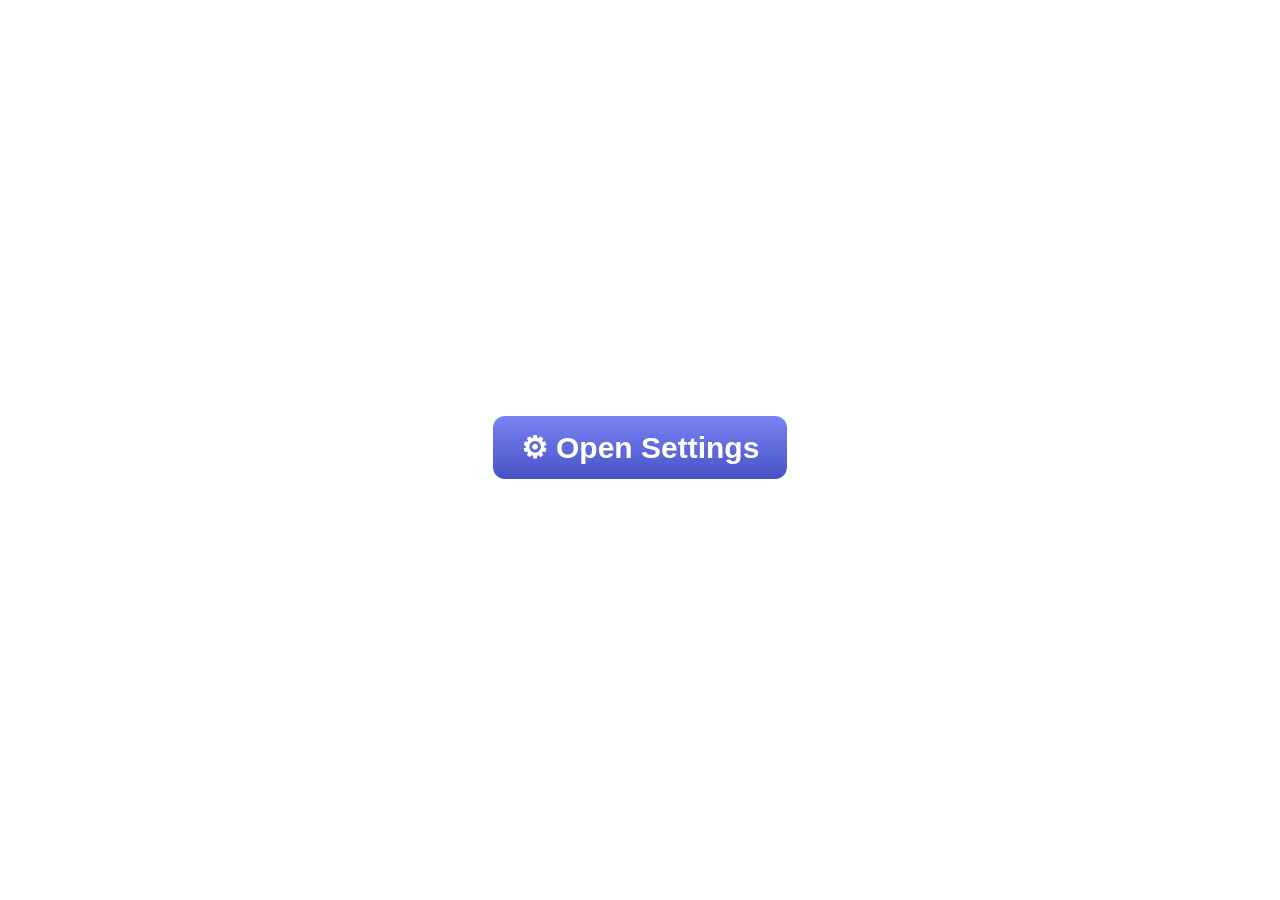
==== index.html @ 5a31ade4 "Update index.html" ====
<!DOCTYPE html>
<html lang="en">
<head>
 <meta charset="UTF-8">
 <meta name="viewport" content="width=device-width, initial-scale=1.0">
 <link rel="stylesheet" href="index.css">
 <title>User Settings</title>
</head>
<body>

 <input type="checkbox" id="settings-toggle" class="modal-toggle">

 <label for="settings-toggle" class="btn-open"><h1>⚙ Open Settings</h1></label>

 <div class="settings-box">
  <form method="POST" action="#" enctype="multipart/form-data">
   <fieldset>
     <h1 id="user23">User Settings</h1>

    <div class="profile-upload-section">
     <div class="avatar-preview">P</div>

     <div class="profile-info">
      <h3 class="profile-display-name" id="displayNameText">Your Name</h3>
      <div class="upload-controls">
        <label class="file-input-btn" for="avatarInput">Change avatar</label>
        <input type="file" id="avatarInput" name="avatar" accept="image/*">
      </div>
     </div>
    </div>

    <div class="form-group">
     <label for="full_name">Name</label>
     <input type="text" id="full_name" name="full_name" placeholder="Enter name here..." required oninput="document.getElementById('displayNameText').textContent = this.value.trim() || 'Your Name'">
    </div>

    <div class="form-group">
     <label for="bio">Bio</label>
     <textarea id="bio" name="bio" placeholder="Tell us a bit about you" required></textarea>
    </div>

    <div class="form-group">
     <label for="notes">Notes</label>
     <input type="text" id="notes" name="notes" placeholder="Notes (only visible to you)">
    </div>

    <div class="form-group">
     <label for="birthday">Birthday</label>
     <input type="date" id="birthday" name="birthday">
    </div>

    <div class="form-group">
     <label for="connection">Add Connection</label>
     <select id="connection" name="connection">
      <optgroup label="Gaming">
        <option value="steam">Steam</option>
        <option value="riot">Riot Games</option>
      </optgroup>
      <optgroup label="Social">
        <option value="instagram">Instagram</option>
        <option value="spotify">Spotify</option>
      </optgroup>
     </select>
    </div>

    <div class="form-group">
     <label>Status</label>
     <div class="choice-group">
      <label><input type="radio" name="status" value="online" checked> Online</label>
      <label><input type="radio" name="status" value="offline"> Offline</label>
     </div>
    </div>

    <div class="form-group">
     <label>Options</label>
     <p class="hint-text">Check options to apply settings</p>
     <div class="choice-group">
      <label><input type="checkbox" name="show_conn" value="yes"> Show Connections</label>
      <label><input type="checkbox" name="allow_dm" value="yes"> Allow DMs</label>
     </div>
    </div>

    <div class="action-row">
     <input type="submit" class="btn-submit" value="Save Changes">
     <label for="settings-toggle" class="btn-close">Close</label>
    </div>

   </fieldset>
  </form>
 </div>

</body>
</html>
---- index.css ----
* {
  box-sizing: border-box;
  margin: 0;
  padding: 0;
  font-family: 'Segoe UI', Tahoma, Geneva, Verdana, sans-serif;
}

body {
  background-color: #0b1628;
  color: #f2f3f5;
  min-height: 100vh;
  display: flex;
  justify-content: center;
  align-items: center;
  padding: 20px;
  background: url("wall.jpg") center / cover no-repeat fixed;
}

.modal-toggle {
  display: none;
}

.btn-open {
  padding: 14px 28px;
  background: linear-gradient(180deg, #7983f5, #4752c4);
  color: #ffffff;
  border-radius: 12px;
  font-size: 15px;
  font-weight: 600;
  cursor: pointer;
  transition: all 0.15s ease;
  display: inline-block;
  backdrop-filter: blur(4px);
}

.btn-open:hover {
  background: linear-gradient(180deg, #8d96ff, #5260d8);
  transform: translateY(-3px);
}

.btn-open:active {
  transform: translateY(8px);
}

.settings-box {
  opacity: 0;
  visibility: hidden;
  transform: translateY(15px) scale(0.98);
  position: absolute;
  width: calc(100% - 40px);
  max-width: 520px;
  background-color: rgba(30, 31, 34, 0.95);
  backdrop-filter: blur(12px);
  border-radius: 16px;
  padding: 0;
  border: 1px solid rgba(255, 255, 255, 0.08);
  transition: all 0.3s cubic-bezier(0.4, 0, 0.2, 1);
  max-height: 90vh;
  display: flex;
  flex-direction: column;
  overflow: hidden;
}

.settings-box form {
  min-height: 0;
  overflow-y: auto;
  padding: 28px;
}

.settings-box form::-webkit-scrollbar {
  width: 8px;
}

.settings-box form::-webkit-scrollbar-track {
  background: #111214;
  margin: 12px 0;
}

.settings-box form::-webkit-scrollbar-thumb {
  background: #35363c;
  border-radius: 4px;
}

.settings-box form::-webkit-scrollbar-thumb:hover {
  background: #5865f2;
}

#settings-toggle:checked ~ .settings-box {
  opacity: 1;
  visibility: visible;
  transform: translateY(0) scale(1);
}

#settings-toggle:checked ~ .btn-open {
  display: none;
}

fieldset {
  border: none;
}

.profile-upload-section {
  display: flex;
  align-items: center;
  gap: 16px;
  background-color: #111214;
  padding: 16px;
  border-radius: 12px;
  border: 1px solid #383a40;
  margin-bottom: 20px;
  transition: all 0.25s ease;
}

.profile-upload-section:hover {
  border-color: #5865f2;
  transform: translateY(-2px);
}

.avatar-preview {
  width: 70px;
  height: 70px;
  border-radius: 50%;
  background: linear-gradient(180deg, #8d96ff, #4752c4);
  object-fit: cover;
  border: 2px solid #5865f2;
  display: flex;
  align-items: center;
  justify-content: center;
  color: #ffffff;
  font-weight: bold;
  font-size: 24px;
  flex-shrink: 0;
  transition: all 0.2s ease;
}

.avatar-preview:hover {
  transform: translateY(-3px) scale(1.06);
}

.profile-info {
  display: flex;
  flex-direction: column;
  gap: 6px;
  flex: 1;
}

.profile-display-name {
  font-size: 18px;
  font-weight: 700;
  color: #ffffff;
  word-break: break-word;
}

.file-input-btn {
  padding: 8px 14px;
  background: linear-gradient(180deg, #1a2547, #0e162c);
  color: #ffffff;
  border-radius: 6px;
  font-size: 13px;
  font-weight: 600;
  cursor: pointer;
  display: inline-block;
  transition: all 0.15s ease;
  border: 1px solid rgba(88, 101, 242, 0.3);
}

.file-input-btn:hover {
  background: linear-gradient(180deg, #7983f5, #5865f2);
  border-color: #5865f2;
  transform: translateY(-2px);
}

.file-input-btn:active {
  transform: translateY(4px);
}

input[type="file"] {
  display: none;
}

.form-group {
  margin-bottom: 18px;
}

label {
  display: block;
  font-size: 13px;
  font-weight: 600;
  color: #b5bac1;
  margin-bottom: 6px;
}

input[type="text"],
input[type="date"],
textarea,
select {
  width: 100%;
  padding: 10px 12px;
  background-color: #111214;
  border: 1px solid #232428;
  border-radius: 8px;
  color: #dbdee1;
  font-size: 14px;
  outline: none;
  transition: all 0.25s ease;
}

input[type="text"]:hover,
input[type="date"]:hover,
textarea:hover,
select:hover {
  border-color: #4e5058;
}

textarea {
  resize: vertical;
  min-height: 70px;
}

input[type="text"]:focus,
input[type="date"]:focus,
textarea:focus,
select:focus {
  border-color: #5865f2;
  background-color: #0b0c0e;
}

.choice-group {
  display: flex;
  gap: 16px;
  align-items: center;
  margin-top: 6px;
  font-size: 14px;
  color: #dbdee1;
}

.choice-group label {
  display: inline-flex;
  align-items: center;
  gap: 8px;
  font-weight: 400;
  margin-bottom: 0;
  cursor: pointer;
  padding: 6px 10px;
  border-radius: 8px;
  transition: all 0.2s ease;
}

.choice-group label:hover {
  background-color: #111214;
  color: #ffffff;
  transform: translateY(-2px);
}

input[type="radio"],
input[type="checkbox"] {
  accent-color: #5865f2;
  width: 16px;
  height: 16px;
  cursor: pointer;
}

.hint-text {
  font-size: 12px;
  color: #949ba4;
  margin-bottom: 8px;
}

.action-row {
  display: flex;
  gap: 10px;
  margin-top: 24px;
}

.btn-submit {
  flex: 1;
  padding: 11px;
  background: linear-gradient(180deg, #7983f5, #4752c4);
  color: #ffffff;
  border: none;
  border-radius: 8px;
  font-weight: 600;
  cursor: pointer;
  transition: all 0.15s ease;
}

.btn-submit:hover {
  background: linear-gradient(180deg, #8d96ff, #5260d8);
  transform: translateY(-3px);
}

.btn-submit:active {
  transform: translateY(6px);
}

.btn-close {
  padding: 11px 18px;
  background: linear-gradient(180deg, #4e5058, #383a40);
  color: #dbdee1;
  border-radius: 8px;
  font-weight: 600;
  cursor: pointer;
  transition
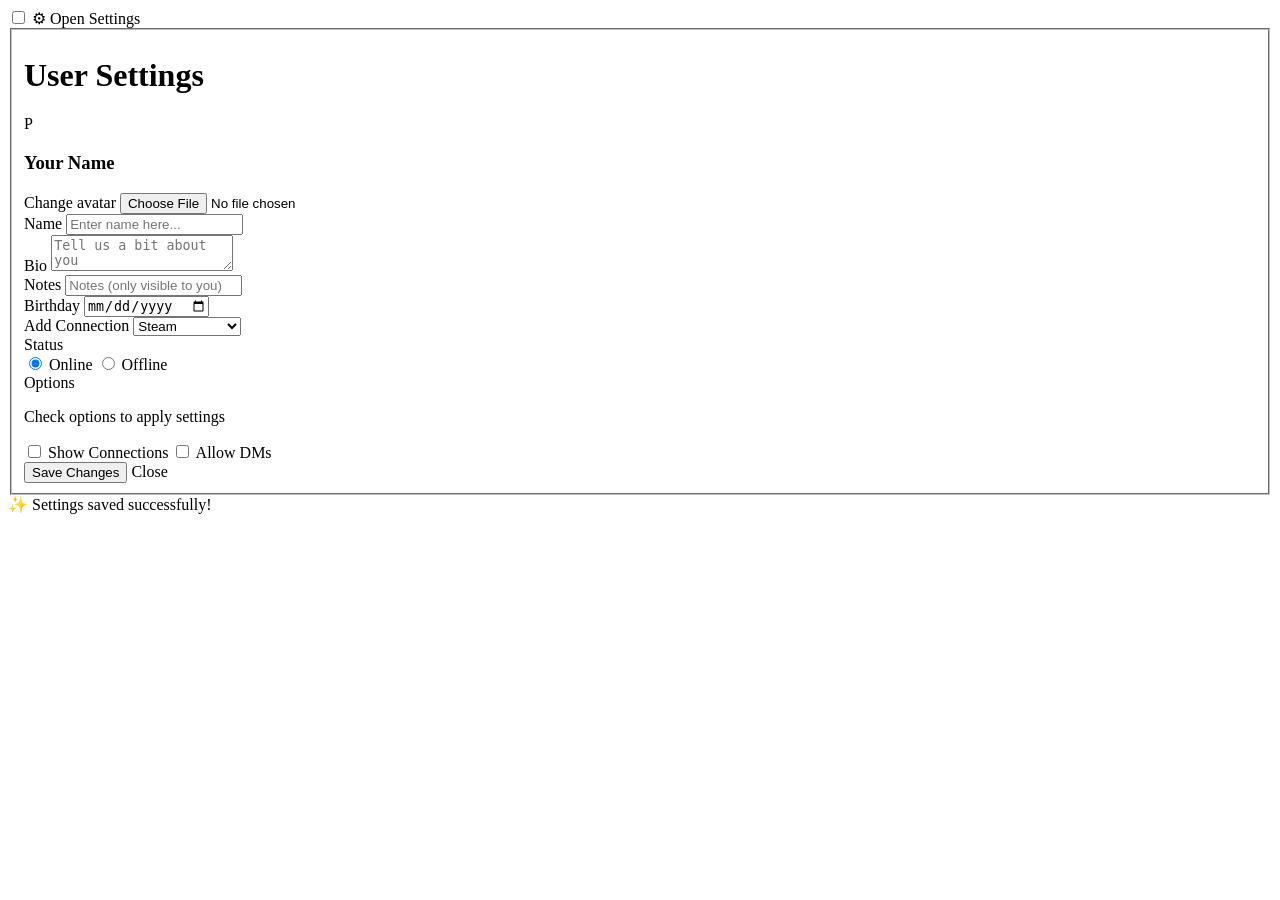
==== commit 367f3e64: "Update index.html" ====
--- a/index.html
+++ b/index.html
@@ -3,22 +3,23 @@
 <head>
  <meta charset="UTF-8">
  <meta name="viewport" content="width=device-width, initial-scale=1.0">
- <link rel="stylesheet" href="index.css">
  <title>User Settings</title>
+ <link rel="stylesheet" href="style.css">
 </head>
+
 <body>
 
  <input type="checkbox" id="settings-toggle" class="modal-toggle">
 
- <label for="settings-toggle" class="btn-open"><h1>⚙ Open Settings</h1></label>
+ <label for="settings-toggle" class="btn-open">⚙ Open Settings</label>
 
  <div class="settings-box">
-  <form method="POST" action="#" enctype="multipart/form-data">
+  <form id="settingsForm" method="POST" action="#" enctype="multipart/form-data">
    <fieldset>
      <h1 id="user23">User Settings</h1>
 
     <div class="profile-upload-section">
-     <div class="avatar-preview">P</div>
+     <div class="avatar-preview" id="avatarPreviewContainer">P</div>
 
      <div class="profile-info">
       <h3 class="profile-display-name" id="displayNameText">Your Name</h3>
@@ -81,7 +82,7 @@
     </div>
 
     <div class="action-row">
-     <input type="submit" class="btn-submit" value="Save Changes">
+     <button type="submit" class="btn-submit">Save Changes</button>
      <label for="settings-toggle" class="btn-close">Close</label>
     </div>
 
@@ -89,5 +90,10 @@
   </form>
  </div>
 
+ <div id="toast">✨ Settings saved successfully!</div>
+
+ <!-- JavaScript Script Link -->
+ <script src="script.js"></script>
+
 </body>
 </html>
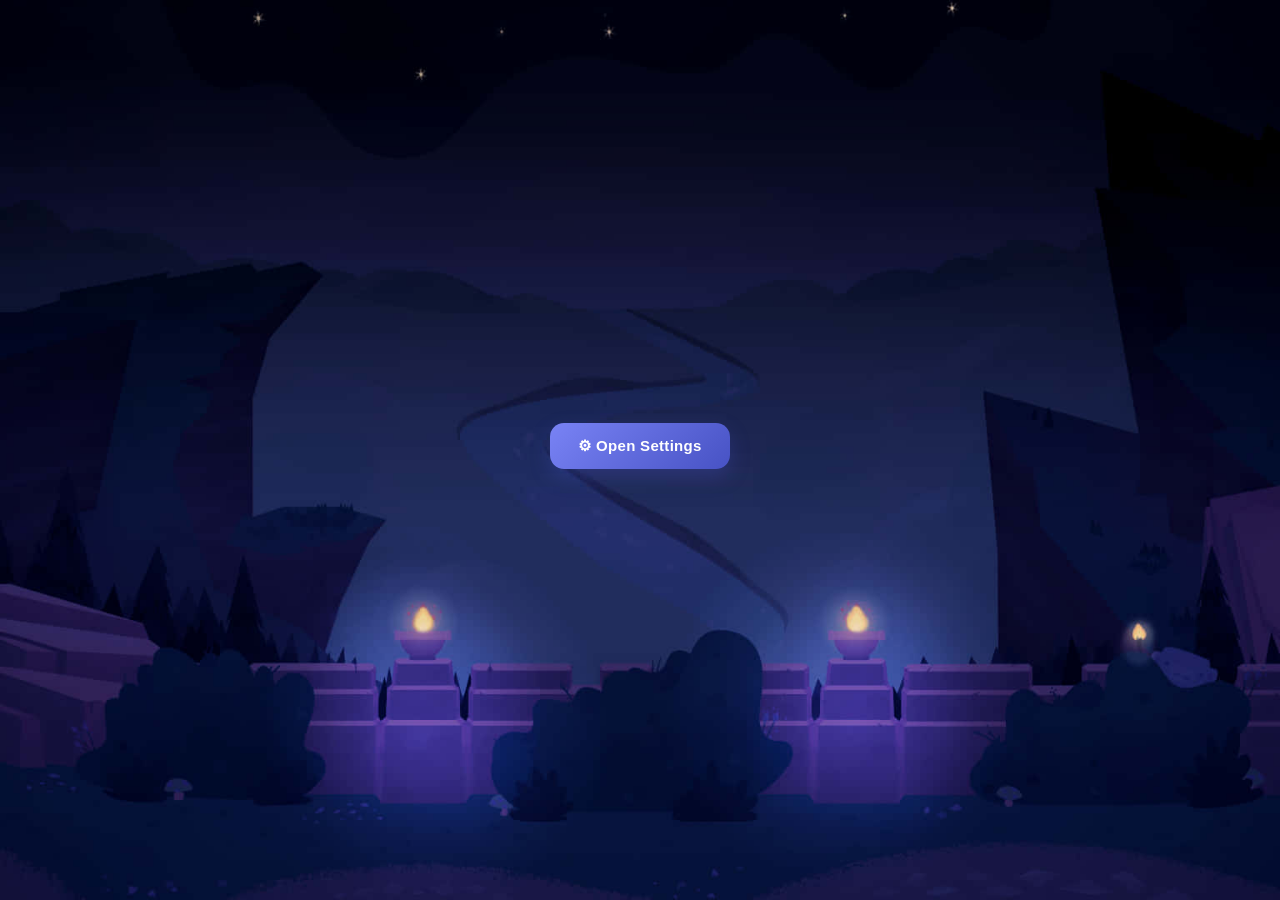
==== commit 347c01ff: "Update index.html" ====
--- a/index.html
+++ b/index.html
@@ -8,7 +8,7 @@
 </head>
 
 <body>
-
+ <script src="script.js"></script>
  <input type="checkbox" id="settings-toggle" class="modal-toggle">
 
  <label for="settings-toggle" class="btn-open">⚙ Open Settings</label>
@@ -91,9 +91,6 @@
  </div>
 
  <div id="toast">✨ Settings saved successfully!</div>
-
- <!-- JavaScript Script Link -->
- <script src="script.js"></script>
-
+ 
 </body>
 </html>
--- a/style.css
+++ b/style.css
@@ -0,0 +1,371 @@
+* {
+  box-sizing: border-box;
+  margin: 0;
+  padding: 0;
+  font-family: 'Segoe UI', Tahoma, Geneva, Verdana, sans-serif;
+}
+
+body {
+  background-color: #0b1628;
+  color: #f2f3f5;
+  min-height: 100vh;
+  display: flex;
+  justify-content: center;
+  align-items: center;
+  padding: 20px;
+  background: url("wall.jpg") center / cover no-repeat fixed;
+}
+
+.modal-toggle {
+  display: none;
+}
+
+.btn-open {
+  padding: 14px 28px;
+  background: linear-gradient(135deg, #7983f5, #4752c4);
+  color: #ffffff;
+  border-radius: 14px;
+  font-size: 15px;
+  font-weight: 600;
+  cursor: pointer;
+  transition: all 0.25s cubic-bezier(0.4, 0, 0.2, 1);
+  display: inline-block;
+  backdrop-filter: blur(8px);
+  box-shadow: 0 8px 20px rgba(71, 82, 196, 0.3);
+}
+
+.btn-open:hover {
+  background: linear-gradient(135deg, #8d96ff, #5260d8);
+  transform: translateY(-3px);
+  box-shadow: 0 12px 24px rgba(71, 82, 196, 0.4);
+}
+
+.btn-open:active {
+  transform: translateY(1px);
+}
+
+.settings-box {
+  opacity: 0;
+  visibility: hidden;
+  transform: translateY(20px) scale(0.96);
+  position: fixed;
+  width: calc(100% - 40px);
+  max-width: 520px;
+  background-color: rgba(22, 24, 29, 0.92);
+  backdrop-filter: blur(16px);
+  -webkit-backdrop-filter: blur(16px);
+  border-radius: 20px;
+  padding: 0;
+  border: 1px solid rgba(255, 255, 255, 0.1);
+  box-shadow: 0 24px 48px rgba(0, 0, 0, 0.6);
+  transition: all 0.35s cubic-bezier(0.4, 0, 0.2, 1);
+  max-height: 90vh;
+  display: flex;
+  flex-direction: column;
+  overflow: hidden;
+  z-index: 100;
+}
+
+.settings-box form {
+  min-height: 0;
+  overflow-y: auto;
+  padding: 32px;
+}
+
+.settings-box form::-webkit-scrollbar {
+  width: 6px;
+}
+.settings-box form::-webkit-scrollbar-track {
+  background: #111214;
+  margin: 12px 0;
+}
+.settings-box form::-webkit-scrollbar-thumb {
+  background: #35363c;
+  border-radius: 4px;
+}
+.settings-box form::-webkit-scrollbar-thumb:hover {
+  background: #5865f2;
+}
+
+#settings-toggle:checked ~ .settings-box {
+  opacity: 1;
+  visibility: visible;
+  transform: translateY(0) scale(1);
+}
+
+#settings-toggle:checked ~ .btn-open {
+  display: none;
+}
+
+fieldset {
+  border: none;
+}
+
+.profile-upload-section {
+  display: flex;
+  align-items: center;
+  gap: 18px;
+  background-color: rgba(17, 18, 20, 0.7);
+  padding: 18px;
+  border-radius: 14px;
+  border: 1px solid rgba(255, 255, 255, 0.06);
+  margin-bottom: 22px;
+  transition: all 0.25s ease;
+}
+
+.profile-upload-section:hover {
+  border-color: rgba(88, 101, 242, 0.5);
+  background-color: rgba(17, 18, 20, 0.9);
+}
+
+.avatar-preview {
+  width: 72px;
+  height: 72px;
+  border-radius: 50%;
+  background: linear-gradient(135deg, #8d96ff, #4752c4);
+  background-size: cover;
+  background-position: center;
+  object-fit: cover;
+  border: 2px solid #5865f2;
+  display: flex;
+  align-items: center;
+  justify-content: center;
+  color: #ffffff;
+  font-weight: bold;
+  font-size: 26px;
+  flex-shrink: 0;
+  box-shadow: 0 4px 12px rgba(88, 101, 242, 0.3);
+  transition: transform 0.2s ease;
+}
+
+.avatar-preview:hover {
+  transform: scale(1.05);
+}
+
+.profile-info {
+  display: flex;
+  flex-direction: column;
+  gap: 6px;
+  flex: 1;
+}
+
+.profile-display-name {
+  font-size: 18px;
+  font-weight: 700;
+  color: #ffffff;
+  word-break: break-word;
+}
+
+.file-input-btn {
+  padding: 7px 14px;
+  background: linear-gradient(135deg, #2b365c, #161e38);
+  color: #ffffff;
+  border-radius: 8px;
+  font-size: 12px;
+  font-weight: 600;
+  cursor: pointer;
+  display: inline-block;
+  width: fit-content;
+  transition: all 0.2s ease;
+  border: 1px solid rgba(88, 101, 242, 0.4);
+}
+
+.file-input-btn:hover {
+  background: linear-gradient(135deg, #7983f5, #5865f2);
+  border-color: #5865f2;
+  transform: translateY(-1px);
+}
+
+input[type="file"] {
+  display: none;
+}
+
+.form-group {
+  margin-bottom: 20px;
+}
+
+label {
+  display: block;
+  font-size: 13px;
+  font-weight: 600;
+  color: #b5bac1;
+  margin-bottom: 8px;
+  letter-spacing: 0.3px;
+}
+
+input[type="text"],
+input[type="date"],
+textarea,
+select {
+  width: 100%;
+  padding: 12px 14px;
+  background-color: #111214;
+  border: 1px solid #232428;
+  border-radius: 10px;
+  color: #dbdee1;
+  font-size: 14px;
+  outline: none;
+  transition: all 0.25s ease;
+}
+
+input[type="text"]:hover,
+input[type="date"]:hover,
+textarea:hover,
+select:hover {
+  border-color: #4e5058;
+}
+
+textarea {
+  resize: vertical;
+  min-height: 80px;
+}
+
+input[type="text"]:focus,
+input[type="date"]:focus,
+textarea:focus,
+select:focus {
+  border-color: #5865f2;
+  background-color: #0b0c0e;
+  box-shadow: 0 0 0 3px rgba(88, 101, 242, 0.2);
+}
+
+.choice-group {
+  display: flex;
+  gap: 16px;
+  align-items: center;
+  margin-top: 6px;
+  font-size: 14px;
+  color: #dbdee1;
+}
+
+.choice-group label {
+  display: inline-flex;
+  align-items: center;
+  gap: 8px;
+  font-weight: 400;
+  margin-bottom: 0;
+  cursor: pointer;
+  padding: 8px 12px;
+  background-color: #111214;
+  border: 1px solid #232428;
+  border-radius: 10px;
+  transition: all 0.2s ease;
+}
+
+.choice-group label:hover {
+  background-color: #1a1b1e;
+  border-color: #4e5058;
+  color: #ffffff;
+}
+
+input[type="radio"],
+input[type="checkbox"] {
+  accent-color: #5865f2;
+  width: 16px;
+  height: 16px;
+  cursor: pointer;
+}
+
+.hint-text {
+  font-size: 12px;
+  color: #949ba4;
+  margin-bottom: 8px;
+}
+
+.action-row {
+  display: flex;
+  gap: 12px;
+  margin-top: 28px;
+}
+
+.btn-submit {
+  flex: 1;
+  padding: 12px;
+  background: linear-gradient(135deg, #7983f5, #4752c4);
+  color: #ffffff;
+  border: none;
+  border-radius: 10px;
+  font-weight: 600;
+  font-size: 14px;
+  cursor: pointer;
+  transition: all 0.2s ease;
+  box-shadow: 0 4px 12px rgba(71, 82, 196, 0.3);
+}
+
+.btn-submit:hover {
+  background: linear-gradient(135deg, #8d96ff, #5260d8);
+  transform: translateY(-2px);
+  box-shadow: 0 6px 16px rgba(71, 82, 196, 0.4);
+}
+
+.btn-submit:active {
+  transform: translateY(0);
+}
+
+.btn-close {
+  padding: 12px 20px;
+  background: linear-gradient(135deg, #4e5058, #383a40);
+  color: #dbdee1;
+  border-radius: 10px;
+  font-weight: 600;
+  font-size: 14px;
+  cursor: pointer;
+  transition: all 0.2s ease;
+  display: inline-block;
+  text-align: center;
+}
+
+.btn-close:hover {
+  background: linear-gradient(135deg, #5d6068, #4e5058);
+  color: #ffffff;
+  transform: translateY(-2px);
+}
+
+h1 {
+  text-align: center;
+  margin-bottom: 0;
+  font-size: 22px;
+  font-weight: 700;
+}
+
+#user23 {
+  margin-bottom: 20px;
+  color: #ffffff;
+  letter-spacing: 0.5px;
+}
+
+/* Toast Notification Styling */
+#toast {
+  position: fixed;
+  bottom: 30px;
+  right: 30px;
+  background: linear-gradient(135deg, #23a55a, #187942);
+  color: white;
+  padding: 14px 24px;
+  border-radius: 12px;
+  box-shadow: 0 10px 25px rgba(0,0,0,0.4);
+  font-weight: 600;
+  font-size: 14px;
+  opacity: 0;
+  visibility: hidden;
+  transition: all 0.3s cubic-bezier(0.4, 0, 0.2, 1);
+  transform: translateY(20px);
+  z-index: 1000;
+}
+
+#toast.show {
+  opacity: 1;
+  visibility: visible;
+  transform: translateY(0);
+}
+
+@media (max-width: 768px) {
+  .settings-box form { padding: 24px; }
+  .btn-open { padding: 12px 24px; }
+}
+
+@media (max-width: 480px) {
+  .profile-upload-section { flex-direction: column; text-align: center; }
+  .choice-group { flex-wrap: wrap; }
+  .action-row { flex-direction: column; gap: 12px; }
+}
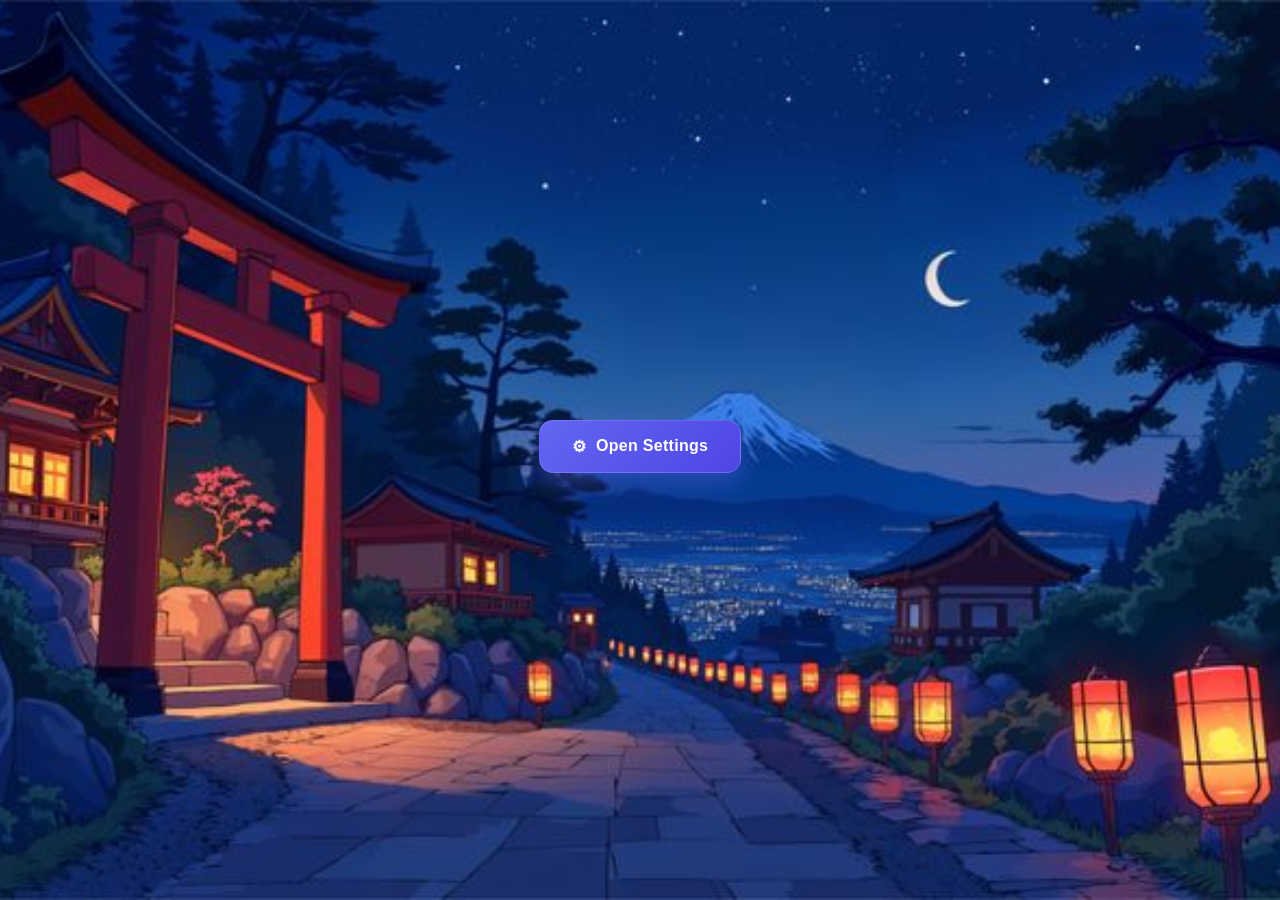
==== commit 4c78da42: "Update index.html" ====
--- a/index.html
+++ b/index.html
@@ -1,96 +1,101 @@
 <!DOCTYPE html>
 <html lang="en">
 <head>
- <meta charset="UTF-8">
- <meta name="viewport" content="width=device-width, initial-scale=1.0">
- <title>User Settings</title>
- <link rel="stylesheet" href="style.css">
+  <meta charset="UTF-8">
+  <meta name="viewport" content="width=device-width, initial-scale=1.0">
+  <title>User Settings Dashboard</title>
+  <link rel="stylesheet" href="style.css">
 </head>
+<body>
 
-<body>
- <script src="script.js"></script>
- <input type="checkbox" id="settings-toggle" class="modal-toggle">
+  <input type="checkbox" id="settings-toggle" class="modal-toggle">
 
- <label for="settings-toggle" class="btn-open">⚙ Open Settings</label>
+  <label for="settings-toggle" class="btn-open">
+    <span class="gear-icon">⚙</span> Open Settings
+  </label>
 
- <div class="settings-box">
-  <form id="settingsForm" method="POST" action="#" enctype="multipart/form-data">
-   <fieldset>
-     <h1 id="user23">User Settings</h1>
+  <div class="settings-box">
+    <form id="settingsForm" method="POST" action="#" enctype="multipart/form-data">
+      <fieldset>
+        
+        <div class="settings-header">
+          <h1 id="user23">User Settings</h1>
+          <p class="subtitle">Customize your profile and appearance</p>
+        </div>
 
-    <div class="profile-upload-section">
-     <div class="avatar-preview" id="avatarPreviewContainer">P</div>
+        <div class="profile-upload-section">
+          <div class="avatar-preview" id="avatarPreviewContainer">P</div>
+          <div class="profile-info">
+            <h3 class="profile-display-name" id="displayNameText">Your Name</h3>
+            <div class="upload-controls">
+              <label class="file-input-btn" for="avatarInput">Change avatar</label>
+              <input type="file" id="avatarInput" name="avatar" accept="image/*">
+            </div>
+          </div>
+        </div>
 
-     <div class="profile-info">
-      <h3 class="profile-display-name" id="displayNameText">Your Name</h3>
-      <div class="upload-controls">
-        <label class="file-input-btn" for="avatarInput">Change avatar</label>
-        <input type="file" id="avatarInput" name="avatar" accept="image/*">
-      </div>
-     </div>
-    </div>
+        <div class="form-group">
+          <label for="full_name">Display Name</label>
+          <input type="text" id="full_name" name="full_name" placeholder="Enter your display name..." required>
+        </div>
 
-    <div class="form-group">
-     <label for="full_name">Name</label>
-     <input type="text" id="full_name" name="full_name" placeholder="Enter name here..." required oninput="document.getElementById('displayNameText').textContent = this.value.trim() || 'Your Name'">
-    </div>
+        <div class="form-group">
+          <label for="bio">Bio</label>
+          <textarea id="bio" name="bio" placeholder="Tell us a bit about yourself..."></textarea>
+        </div>
 
-    <div class="form-group">
-     <label for="bio">Bio</label>
-     <textarea id="bio" name="bio" placeholder="Tell us a bit about you" required></textarea>
-    </div>
+        <div class="form-group">
+          <label for="notes">Private Notes</label>
+          <input type="text" id="notes" name="notes" placeholder="Notes (only visible to you)">
+        </div>
 
-    <div class="form-group">
-     <label for="notes">Notes</label>
-     <input type="text" id="notes" name="notes" placeholder="Notes (only visible to you)">
-    </div>
+        <div class="form-group">
+          <label for="birthday">Birthday</label>
+          <input type="date" id="birthday" name="birthday">
+        </div>
 
-    <div class="form-group">
-     <label for="birthday">Birthday</label>
-     <input type="date" id="birthday" name="birthday">
-    </div>
+        <div class="form-group">
+          <label for="connection">Add Connection</label>
+          <select id="connection" name="connection">
+            <optgroup label="Gaming">
+              <option value="steam">Steam</option>
+              <option value="riot">Riot Games</option>
+            </optgroup>
+            <optgroup label="Social">
+              <option value="instagram">Instagram</option>
+              <option value="spotify">Spotify</option>
+            </optgroup>
+          </select>
+        </div>
 
-    <div class="form-group">
-     <label for="connection">Add Connection</label>
-     <select id="connection" name="connection">
-      <optgroup label="Gaming">
-        <option value="steam">Steam</option>
-        <option value="riot">Riot Games</option>
-      </optgroup>
-      <optgroup label="Social">
-        <option value="instagram">Instagram</option>
-        <option value="spotify">Spotify</option>
-      </optgroup>
-     </select>
-    </div>
+        <div class="form-group">
+          <label>Account Status</label>
+          <div class="choice-group">
+            <label><input type="radio" name="status" value="online" checked> Online</label>
+            <label><input type="radio" name="status" value="offline"> Offline</label>
+          </div>
+        </div>
 
-    <div class="form-group">
-     <label>Status</label>
-     <div class="choice-group">
-      <label><input type="radio" name="status" value="online" checked> Online</label>
-      <label><input type="radio" name="status" value="offline"> Offline</label>
-     </div>
-    </div>
+        <div class="form-group">
+          <label>Preferences</label>
+          <p class="hint-text">Configure your privacy rules</p>
+          <div class="choice-group">
+            <label><input type="checkbox" name="show_conn" value="yes"> Show Connections</label>
+            <label><input type="checkbox" name="allow_dm" value="yes"> Allow DMs</label>
+          </div>
+        </div>
 
-    <div class="form-group">
-     <label>Options</label>
-     <p class="hint-text">Check options to apply settings</p>
-     <div class="choice-group">
-      <label><input type="checkbox" name="show_conn" value="yes"> Show Connections</label>
-      <label><input type="checkbox" name="allow_dm" value="yes"> Allow DMs</label>
-     </div>
-    </div>
+        <div class="action-row">
+          <button type="submit" class="btn-submit">Save Changes</button>
+          <label for="settings-toggle" class="btn-close">Cancel</label>
+        </div>
 
-    <div class="action-row">
-     <button type="submit" class="btn-submit">Save Changes</button>
-     <label for="settings-toggle" class="btn-close">Close</label>
-    </div>
+      </fieldset>
+    </form>
+  </div>
 
-   </fieldset>
-  </form>
- </div>
+  <div id="toast">✨ Settings updated successfully!</div>
 
- <div id="toast">✨ Settings saved successfully!</div>
- 
+  <script src="index.js"></script>
 </body>
 </html>
--- a/style.css
+++ b/style.css
@@ -13,7 +13,7 @@
   justify-content: center;
   align-items: center;
   padding: 20px;
-  background: url("wall.jpg") center / cover no-repeat fixed;
+  background: url("japan.jpg") center / cover no-repeat fixed;
 }
 
 .modal-toggle {
@@ -21,45 +21,48 @@
 }
 
 .btn-open {
-  padding: 14px 28px;
-  background: linear-gradient(135deg, #7983f5, #4752c4);
+  padding: 16px 32px;
+  background: linear-gradient(135deg, #6366f1, #4f46e5);
   color: #ffffff;
   border-radius: 14px;
-  font-size: 15px;
+  font-size: 16px;
   font-weight: 600;
   cursor: pointer;
   transition: all 0.25s cubic-bezier(0.4, 0, 0.2, 1);
-  display: inline-block;
+  display: inline-flex;
+  align-items: center;
+  gap: 10px;
   backdrop-filter: blur(8px);
-  box-shadow: 0 8px 20px rgba(71, 82, 196, 0.3);
+  box-shadow: 0 10px 25px rgba(99, 102, 241, 0.4);
+  border: 1px solid rgba(255, 255, 255, 0.15);
 }
 
 .btn-open:hover {
-  background: linear-gradient(135deg, #8d96ff, #5260d8);
-  transform: translateY(-3px);
-  box-shadow: 0 12px 24px rgba(71, 82, 196, 0.4);
+  background: linear-gradient(135deg, #818cf8, #6366f1);
+  transform: translateY(-4px);
+  box-shadow: 0 15px 30px rgba(99, 102, 241, 0.5);
 }
 
 .btn-open:active {
-  transform: translateY(1px);
+  transform: translateY(-1px);
 }
 
 .settings-box {
   opacity: 0;
   visibility: hidden;
-  transform: translateY(20px) scale(0.96);
+  transform: translateY(25px) scale(0.95);
   position: fixed;
-  width: calc(100% - 40px);
-  max-width: 520px;
-  background-color: rgba(22, 24, 29, 0.92);
-  backdrop-filter: blur(16px);
-  -webkit-backdrop-filter: blur(16px);
-  border-radius: 20px;
+  width: calc(100% - 30px);
+  max-width: 540px;
+  background-color: rgba(18, 20, 26, 0.95);
+  backdrop-filter: blur(20px);
+  -webkit-backdrop-filter: blur(20px);
+  border-radius: 22px;
   padding: 0;
-  border: 1px solid rgba(255, 255, 255, 0.1);
-  box-shadow: 0 24px 48px rgba(0, 0, 0, 0.6);
+  border: 1px solid rgba(255, 255, 255, 0.08);
+  box-shadow: 0 30px 60px rgba(0, 0, 0, 0.7);
   transition: all 0.35s cubic-bezier(0.4, 0, 0.2, 1);
-  max-height: 90vh;
+  max-height: 88vh;
   display: flex;
   flex-direction: column;
   overflow: hidden;
@@ -69,22 +72,25 @@
 .settings-box form {
   min-height: 0;
   overflow-y: auto;
-  padding: 32px;
+  padding: 34px;
 }
 
 .settings-box form::-webkit-scrollbar {
   width: 6px;
 }
+
 .settings-box form::-webkit-scrollbar-track {
-  background: #111214;
+  background: #12141a;
   margin: 12px 0;
 }
+
 .settings-box form::-webkit-scrollbar-thumb {
-  background: #35363c;
+  background: #2e323b;
   border-radius: 4px;
 }
+
 .settings-box form::-webkit-scrollbar-thumb:hover {
-  background: #5865f2;
+  background: #6366f1;
 }
 
 #settings-toggle:checked ~ .settings-box {
@@ -101,32 +107,49 @@
   border: none;
 }
 
+.settings-header {
+  margin-bottom: 24px;
+}
+
+h1#user23 {
+  font-size: 24px;
+  font-weight: 700;
+  color: #ffffff;
+  letter-spacing: 0.4px;
+}
+
+.subtitle {
+  font-size: 13px;
+  color: #949ba4;
+  margin-top: 4px;
+}
+
 .profile-upload-section {
   display: flex;
   align-items: center;
   gap: 18px;
-  background-color: rgba(17, 18, 20, 0.7);
+  background-color: rgba(25, 28, 36, 0.7);
   padding: 18px;
   border-radius: 14px;
-  border: 1px solid rgba(255, 255, 255, 0.06);
-  margin-bottom: 22px;
+  border: 1px solid rgba(255, 255, 255, 0.05);
+  margin-bottom: 24px;
   transition: all 0.25s ease;
 }
 
 .profile-upload-section:hover {
-  border-color: rgba(88, 101, 242, 0.5);
-  background-color: rgba(17, 18, 20, 0.9);
+  border-color: rgba(99, 102, 241, 0.4);
+  background-color: rgba(25, 28, 36, 0.9);
 }
 
 .avatar-preview {
-  width: 72px;
-  height: 72px;
+  width: 74px;
+  height: 74px;
   border-radius: 50%;
-  background: linear-gradient(135deg, #8d96ff, #4752c4);
+  background: linear-gradient(135deg, #818cf8, #4f46e5);
   background-size: cover;
   background-position: center;
   object-fit: cover;
-  border: 2px solid #5865f2;
+  border: 2px solid #6366f1;
   display: flex;
   align-items: center;
   justify-content: center;
@@ -134,7 +157,7 @@
   font-weight: bold;
   font-size: 26px;
   flex-shrink: 0;
-  box-shadow: 0 4px 12px rgba(88, 101, 242, 0.3);
+  box-shadow: 0 4px 15px rgba(99, 102, 241, 0.3);
   transition: transform 0.2s ease;
 }
 
@@ -157,8 +180,8 @@
 }
 
 .file-input-btn {
-  padding: 7px 14px;
-  background: linear-gradient(135deg, #2b365c, #161e38);
+  padding: 8px 14px;
+  background: linear-gradient(135deg, #312e81, #1e1b4b);
   color: #ffffff;
   border-radius: 8px;
   font-size: 12px;
@@ -167,12 +190,12 @@
   display: inline-block;
   width: fit-content;
   transition: all 0.2s ease;
-  border: 1px solid rgba(88, 101, 242, 0.4);
+  border: 1px solid rgba(99, 102, 241, 0.4);
 }
 
 .file-input-btn:hover {
-  background: linear-gradient(135deg, #7983f5, #5865f2);
-  border-color: #5865f2;
+  background: linear-gradient(135deg, #6366f1, #4f46e5);
+  border-color: #6366f1;
   transform: translateY(-1px);
 }
 
@@ -199,8 +222,8 @@
 select {
   width: 100%;
   padding: 12px 14px;
-  background-color: #111214;
-  border: 1px solid #232428;
+  background-color: #12141a;
+  border: 1px solid #282b33;
   border-radius: 10px;
   color: #dbdee1;
   font-size: 14px;
@@ -212,7 +235,7 @@
 input[type="date"]:hover,
 textarea:hover,
 select:hover {
-  border-color: #4e5058;
+  border-color: #40444f;
 }
 
 textarea {
@@ -224,14 +247,14 @@
 input[type="date"]:focus,
 textarea:focus,
 select:focus {
-  border-color: #5865f2;
+  border-color: #6366f1;
   background-color: #0b0c0e;
-  box-shadow: 0 0 0 3px rgba(88, 101, 242, 0.2);
+  box-shadow: 0 0 0 3px rgba(99, 102, 241, 0.25);
 }
 
 .choice-group {
   display: flex;
-  gap: 16px;
+  gap: 14px;
   align-items: center;
   margin-top: 6px;
   font-size: 14px;
@@ -245,22 +268,23 @@
   font-weight: 400;
   margin-bottom: 0;
   cursor: pointer;
-  padding: 8px 12px;
-  background-color: #111214;
-  border: 1px solid #232428;
+  padding: 10px 14px;
+  background-color: #12141a;
+  border: 1px solid #282b33;
   border-radius: 10px;
+  flex: 1;
   transition: all 0.2s ease;
 }
 
 .choice-group label:hover {
-  background-color: #1a1b1e;
-  border-color: #4e5058;
+  background-color: #1a1d26;
+  border-color: #40444f;
   color: #ffffff;
 }
 
 input[type="radio"],
 input[type="checkbox"] {
-  accent-color: #5865f2;
+  accent-color: #6366f1;
   width: 16px;
   height: 16px;
   cursor: pointer;
@@ -280,8 +304,8 @@
 
 .btn-submit {
   flex: 1;
-  padding: 12px;
-  background: linear-gradient(135deg, #7983f5, #4752c4);
+  padding: 13px;
+  background: linear-gradient(135deg, #6366f1, #4f46e5);
   color: #ffffff;
   border: none;
   border-radius: 10px;
@@ -289,22 +313,18 @@
   font-size: 14px;
   cursor: pointer;
   transition: all 0.2s ease;
-  box-shadow: 0 4px 12px rgba(71, 82, 196, 0.3);
+  box-shadow: 0 4px 15px rgba(99, 102, 241, 0.3);
 }
 
 .btn-submit:hover {
-  background: linear-gradient(135deg, #8d96ff, #5260d8);
+  background: linear-gradient(135deg, #818cf8, #6366f1);
   transform: translateY(-2px);
-  box-shadow: 0 6px 16px rgba(71, 82, 196, 0.4);
-}
-
-.btn-submit:active {
-  transform: translateY(0);
+  box-shadow: 0 6px 20px rgba(99, 102, 241, 0.4);
 }
 
 .btn-close {
-  padding: 12px 20px;
-  background: linear-gradient(135deg, #4e5058, #383a40);
+  padding: 13px 22px;
+  background: linear-gradient(135deg, #40444f, #2e323b);
   color: #dbdee1;
   border-radius: 10px;
   font-weight: 600;
@@ -316,34 +336,20 @@
 }
 
 .btn-close:hover {
-  background: linear-gradient(135deg, #5d6068, #4e5058);
+  background: linear-gradient(135deg, #4f5461, #40444f);
   color: #ffffff;
   transform: translateY(-2px);
 }
 
-h1 {
-  text-align: center;
-  margin-bottom: 0;
-  font-size: 22px;
-  font-weight: 700;
-}
-
-#user23 {
-  margin-bottom: 20px;
-  color: #ffffff;
-  letter-spacing: 0.5px;
-}
-
-/* Toast Notification Styling */
 #toast {
   position: fixed;
   bottom: 30px;
   right: 30px;
-  background: linear-gradient(135deg, #23a55a, #187942);
+  background: linear-gradient(135deg, #10b981, #059669);
   color: white;
   padding: 14px 24px;
   border-radius: 12px;
-  box-shadow: 0 10px 25px rgba(0,0,0,0.4);
+  box-shadow: 0 10px 25px rgba(0, 0, 0, 0.5);
   font-weight: 600;
   font-size: 14px;
   opacity: 0;
@@ -359,13 +365,8 @@
   transform: translateY(0);
 }
 
-@media (max-width: 768px) {
-  .settings-box form { padding: 24px; }
-  .btn-open { padding: 12px 24px; }
-}
-
 @media (max-width: 480px) {
   .profile-upload-section { flex-direction: column; text-align: center; }
-  .choice-group { flex-wrap: wrap; }
-  .action-row { flex-direction: column; gap: 12px; }
-}
+  .choice-group { flex-direction: column; align-items: stretch; }
+  .action-row { flex-direction: column; }
+}
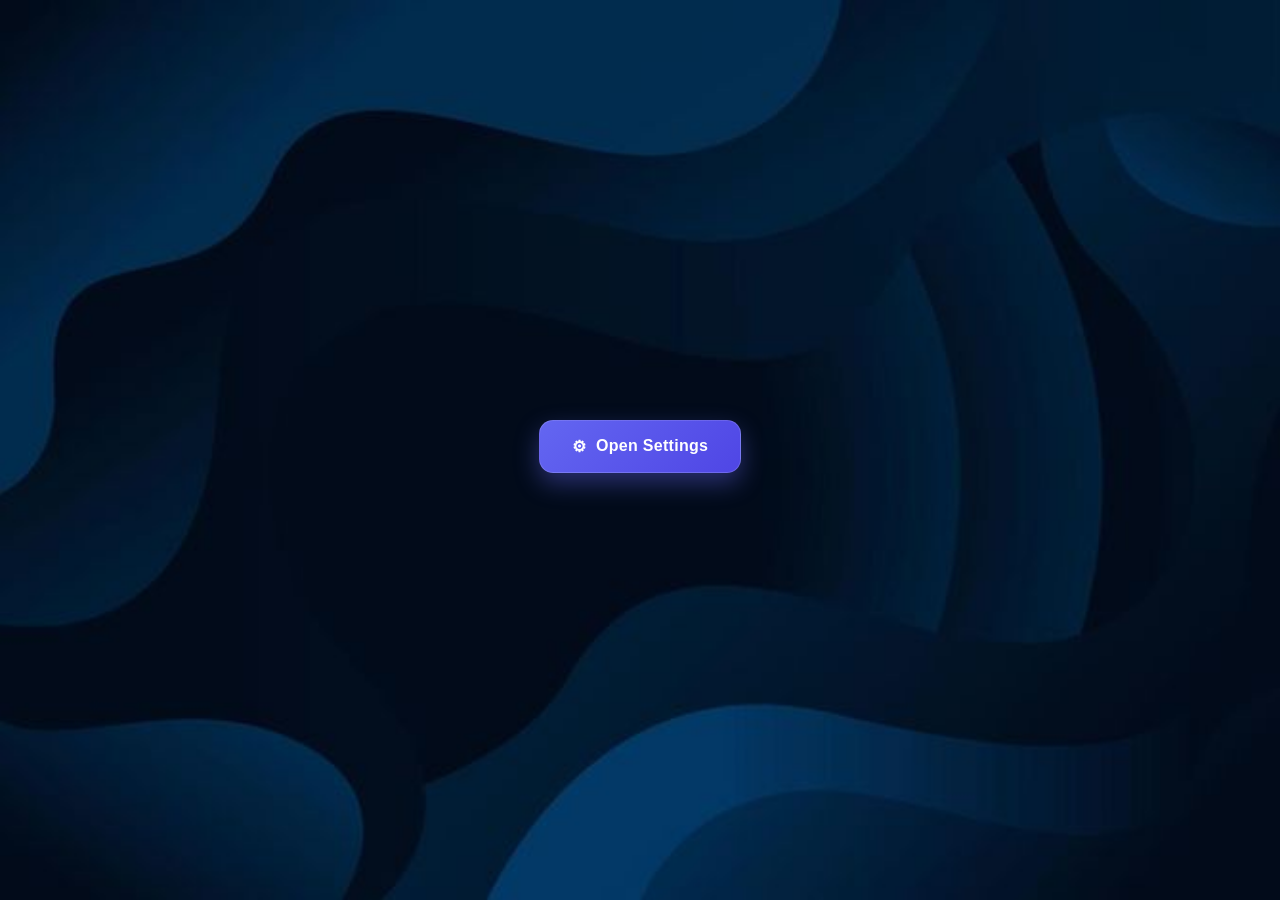
==== commit 36c3f645: "Update index.html" ====
--- a/index.html
+++ b/index.html
@@ -24,7 +24,9 @@
         </div>
 
         <div class="profile-upload-section">
-          <div class="avatar-preview" id="avatarPreviewContainer">P</div>
+          <label for="avatarInput" style="cursor: pointer; display: contents;">
+            <div class="avatar-preview" id="avatarPreviewContainer">P</div>
+          </label>
           <div class="profile-info">
             <h3 class="profile-display-name" id="displayNameText">Your Name</h3>
             <div class="upload-controls">
--- a/style.css
+++ b/style.css
@@ -13,7 +13,10 @@
   justify-content: center;
   align-items: center;
   padding: 20px;
-  background: url("japan.jpg") center / cover no-repeat fixed;
+  background-image: url("blue.jfif");
+  background-position: center;
+  background-size: cover;
+  background-repeat: no-repeat;
 }
 
 .modal-toggle {
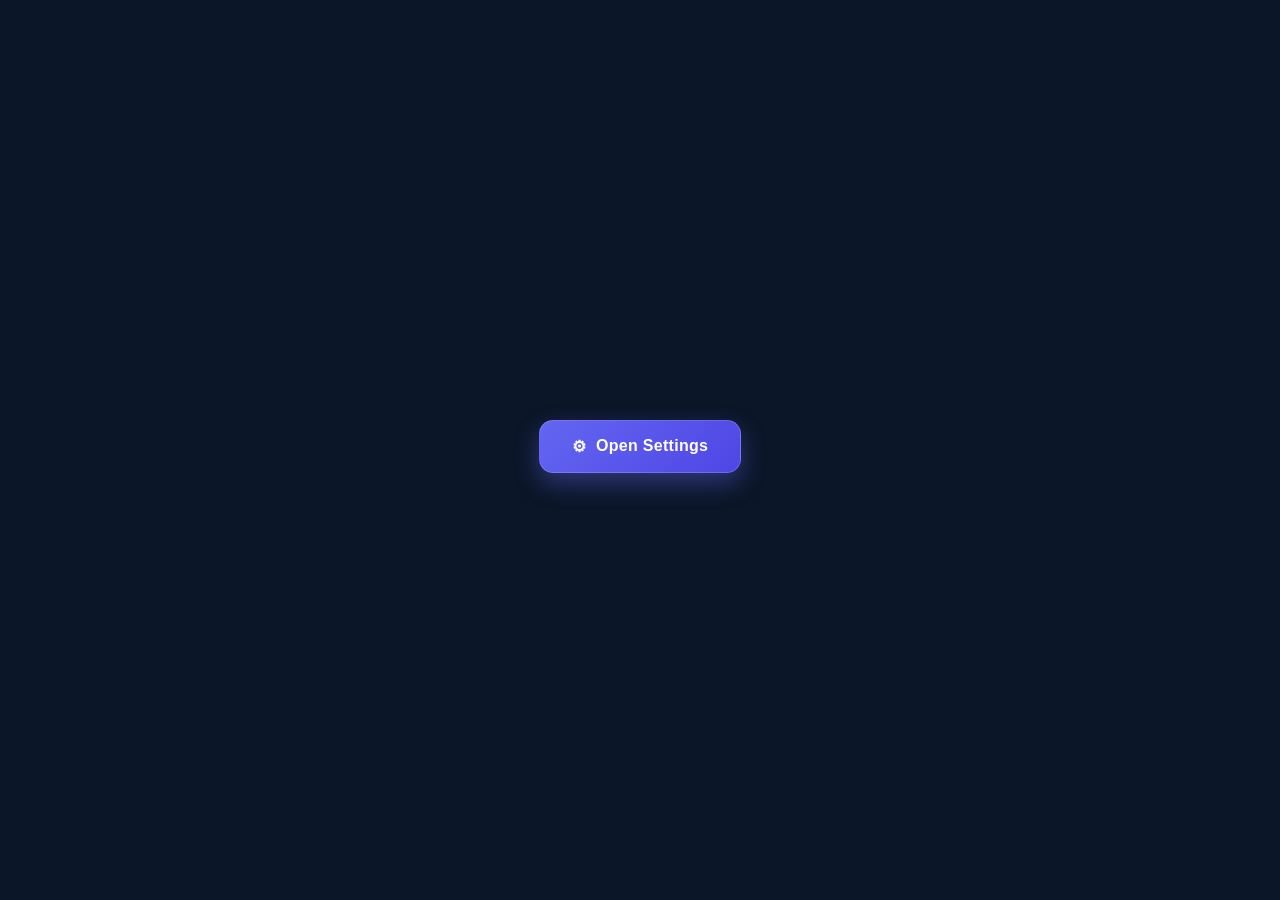
==== commit f718649c: "Update index.html" ====
--- a/index.html
+++ b/index.html
@@ -98,6 +98,6 @@
 
   <div id="toast">✨ Settings updated successfully!</div>
 
-  <script src="index.js"></script>
+  <script src="script.js"></script>
 </body>
 </html>
--- a/style.css
+++ b/style.css
@@ -13,10 +13,6 @@
   justify-content: center;
   align-items: center;
   padding: 20px;
-  background-image: url("blue.jfif");
-  background-position: center;
-  background-size: cover;
-  background-repeat: no-repeat;
 }
 
 .modal-toggle {
@@ -151,7 +147,7 @@
   background: linear-gradient(135deg, #818cf8, #4f46e5);
   background-size: cover;
   background-position: center;
-  object-fit: cover;
+  background-repeat: no-repeat;
   border: 2px solid #6366f1;
   display: flex;
   align-items: center;
